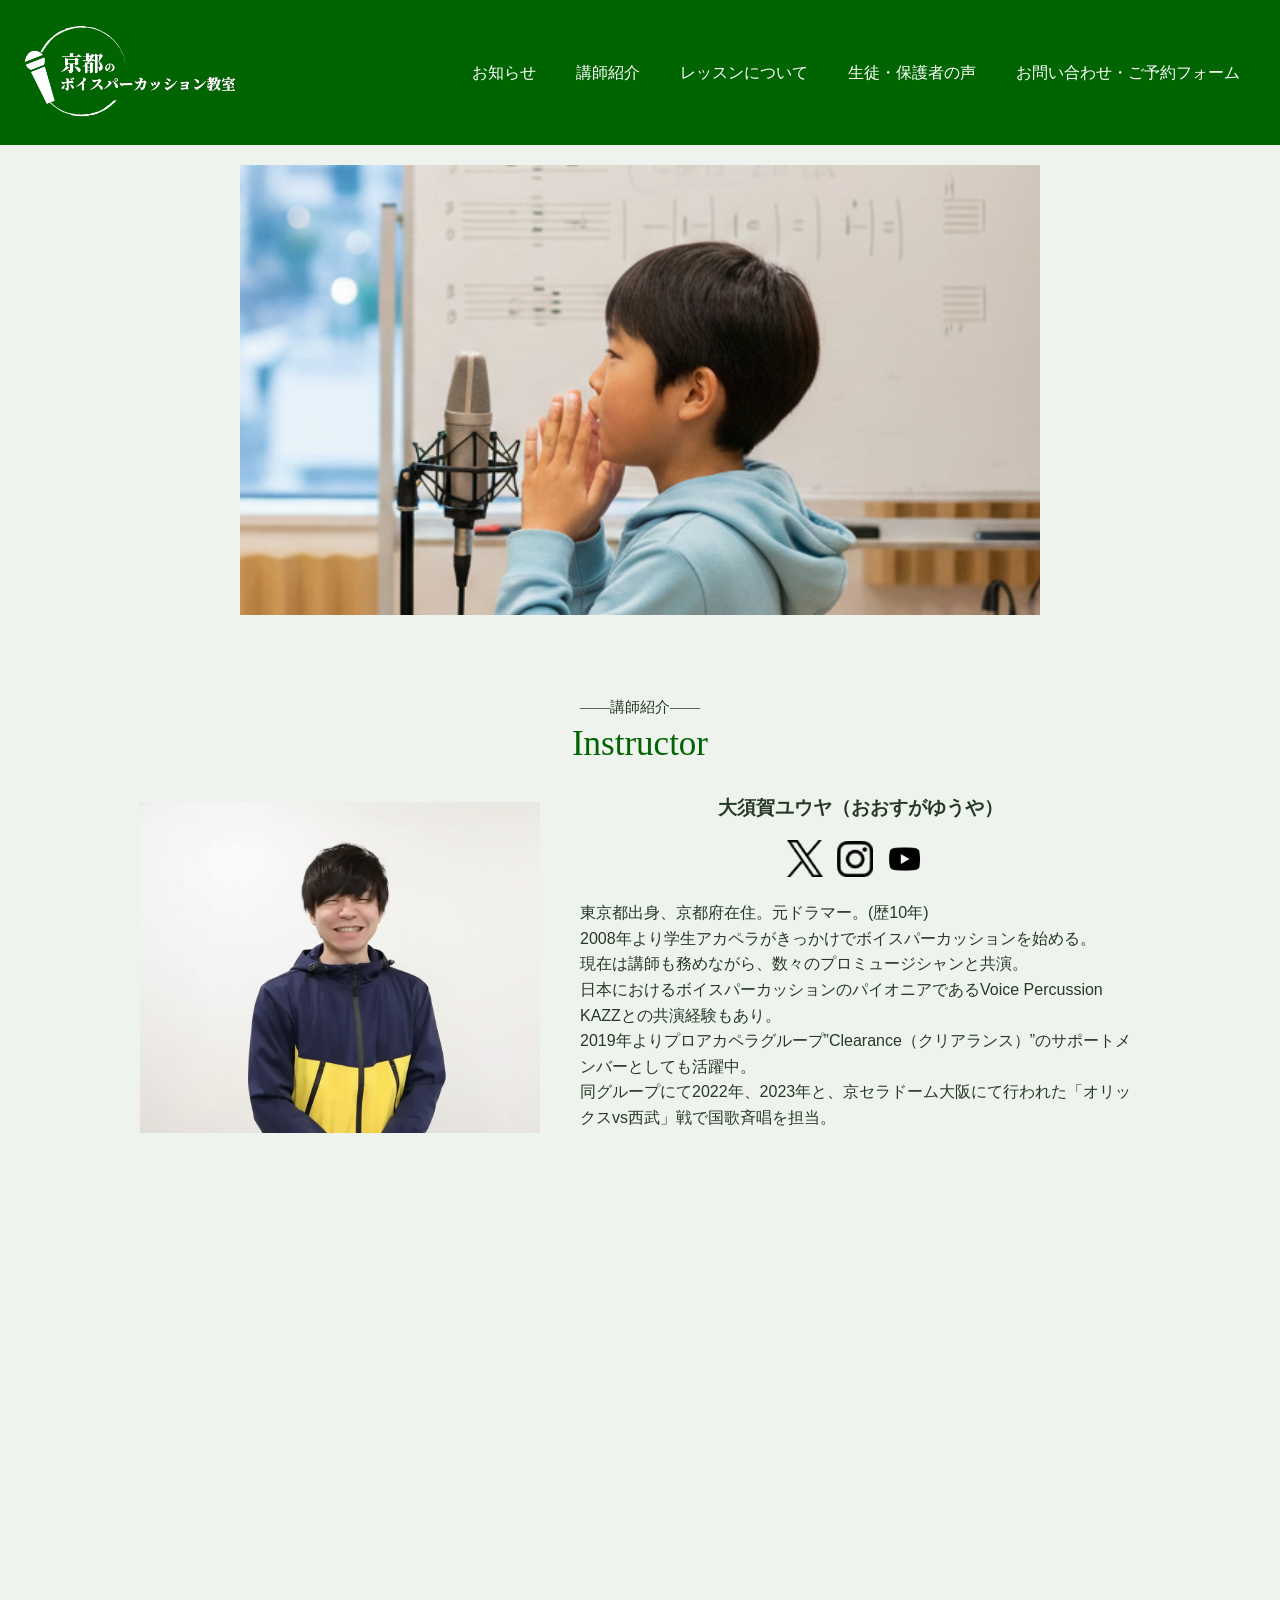
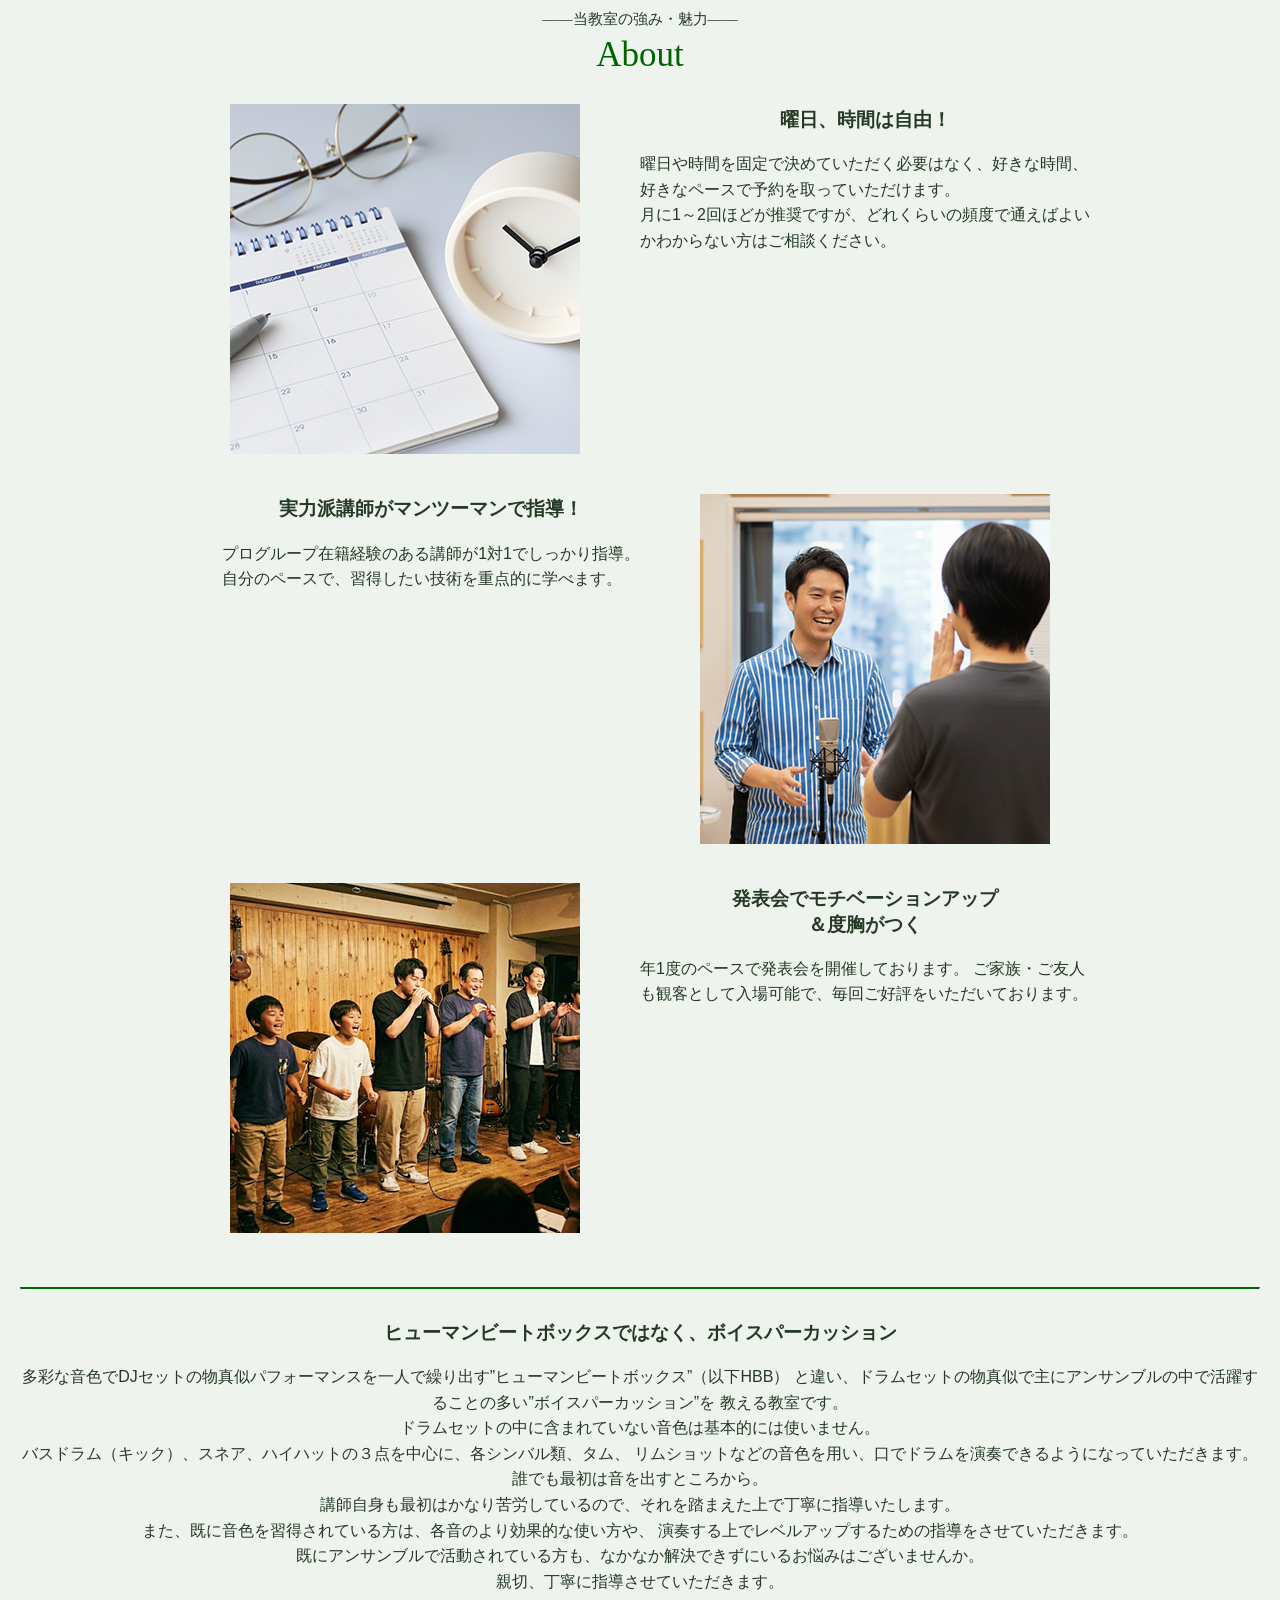
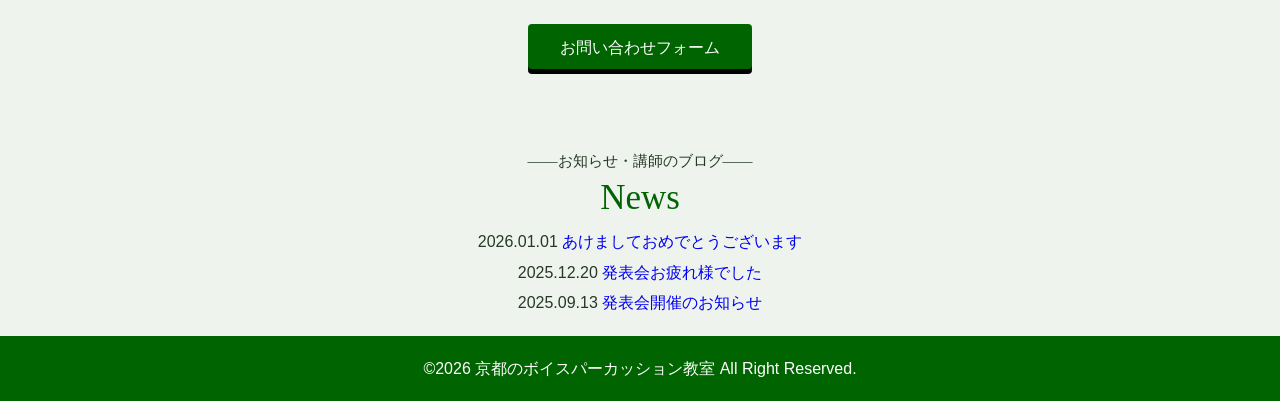
==== index.html @ 1735c779 "Add files via upload" ====
<!DOCTYPE html>
<html lang="ja">
<head>
	<meta charset="UTF-8">
	<meta name="viewport" content="width=device-width, initial-scale=1.0">
    <title>京都のボイスパーカッション教室〜Let'sボイパ習得・強化！〜</title>
<link rel="stylesheet" href="style.css">
</head>
<body>
  <header class="header">
  <h1 class="logo">
    <a href="index.html">
      <img src="images/rogo_siro.png" alt="京都のボイスパーカッション教室">
    </a>
  </h1>

  <!-- ハンバーガーメニュー用チェックボックス -->
  <input type="checkbox" id="menu-toggle" class="menu-toggle">
  <label for="menu-toggle" class="hamburger">
    <span></span>
    <span></span>
    <span></span>
  </label>

  <!-- メニュー -->
  <nav class="nav">
    <ul>
      <li><a href="index.html#news">お知らせ</a></li>
      <li><a href="index.html#koushi">講師紹介</a></li>
      <li><a href="lesson.html#lesson">レッスンについて</a></li>
      <li><a href="lesson.html#voice">生徒・保護者の声</a></li>
      <li><a href="https://forms.gle/mVoyhGHMFxMsNzQU7" target="_blank" rel="noopener noreferrer">
      お問い合わせ・ご予約フォーム
    </a></li>
    </ul>
  </nav>
</header>

<div class="slideshow">
  <img src="images/10sai.png" class="slide active">
  <img src="images/20sai.png" class="slide">
  <img src="images/concert.png" class="slide">
</div>
<script src="slider.js"></script>

<div id="koushi">
<div class="J-midashi">——講師紹介——</div>
<div class="E-midashi">Instructor</div>

<div class="koushi-wrap">

    <!-- 写真 -->
    <div class="koushi-photo">
  <img src="images/osuga.png" alt="講師写真" class="responsive-img">
    </div>

<!-- 右側 -->
    <div class="koushi-info">
      <h3>大須賀ユウヤ（おおすがゆうや）</h3>

  <div class="sns">
    <a href="#"><img src="images/xxx.png" alt="エックス"></a>

    <a href="#"><img src="images/instagram.png" alt="instagram"></a>

    <a href="#"><img src="images/youtube.png" alt="youtube"></a>
    </div>
<!-- 文章 -->
<p>東京都出身、京都府在住。元ドラマー。(歴10年)<br>
2008年より学生アカペラがきっかけでボイスパーカッションを始める。<br>
現在は講師も務めながら、数々のプロミュージシャンと共演。<br>
日本におけるボイスパーカッションのパイオニアであるVoice Percussion KAZZとの共演経験もあり。<br>
2019年よりプロアカペラグループ”Clearance（クリアランス）”のサポートメンバーとしても活躍中。<br>
同グループにて2022年、2023年と、京セラドーム大阪にて行われた「オリックスvs西武」戦で国歌斉唱を担当。
</p>
</div>
</div>
</div>

<div class="youtube">
  <iframe width="560" height="315" src="https://www.youtube.com/embed/JqOzKcnL6I4?si=VVIhQNWOlribaIGG" title="YouTube video player" frameborder="0" allow="accelerometer; autoplay; clipboard-write; encrypted-media; gyroscope; picture-in-picture; web-share" referrerpolicy="strict-origin-when-cross-origin" allowfullscreen></iframe>
</div>

<div id="charm">
<div class="J-midashi">——当教室の強み・魅力——</div>
<div class="E-midashi">About</div>
  
<ul class="example">
	<li>
		<figure><img src="images/time_seihoukei.png" alt=""></figure>
		<div class="txt">
			<h3>曜日、時間は自由！</h3>
			<p>曜日や時間を固定で決めていただく必要はなく、好きな時間、好きなペースで予約を取っていただけます。<br>
        月に1～2回ほどが推奨ですが、どれくらいの頻度で通えばよいかわからない方はご相談ください。</p>
		</div>
	</li>
	<li>
		<figure><img src="images/20sai_seihoukei.png" alt=""></figure>
		<div class="txt">
			<h3>実力派講師がマンツーマンで指導！</h3>
			<p>プログループ在籍経験のある講師が1対1でしっかり指導。<br>
        自分のペースで、習得したい技術を重点的に学べます。
</p>
		</div>
	</li>

	<li>
		<figure><img src="images/concert_seihoukei.png" alt=""></figure>
		<div class="txt">
			<h3>発表会でモチベーションアップ<br>＆度胸がつく</h3>
			<p>年1度のペースで発表会を開催しております。
        ご家族・ご友人も観客として入場可能で、毎回ご好評をいただいております。
</p>
		</div>
	</li>
</ul>

<hr>

<div id="introduction">
<h3>ヒューマンビートボックスではなく、ボイスパーカッション</h3>
多彩な音色でDJセットの物真似パフォーマンスを一人で繰り出す”ヒューマンビートボックス”（以下HBB）
と違い、ドラムセットの物真似で主にアンサンブルの中で活躍することの多い”ボイスパーカッション”を
教える教室です。<br>
ドラムセットの中に含まれていない音色は基本的には使いません。<br>
バスドラム（キック）、スネア、ハイハットの３点を中心に、各シンバル類、タム、
リムショットなどの音色を用い、口でドラムを演奏できるようになっていただきます。<br>
誰でも最初は音を出すところから。<br>
講師自身も最初はかなり苦労しているので、それを踏まえた上で丁寧に指導いたします。<br>
また、既に音色を習得されている方は、各音のより効果的な使い方や、
演奏する上でレベルアップするための指導をさせていただきます。<br>
既にアンサンブルで活動されている方も、なかなか解決できずにいるお悩みはございませんか。<br>
親切、丁寧に指導させていただきます。

<div style="text-align: center;margin: 30px 0;">
  <a href="https://forms.gle/mVoyhGHMFxMsNzQU7" target="_blank" rel="noopener noreferrer"
  style="background: #006400; color: #ffffff; 
  box-shadow: 0 5px 0 #000000; border-radius: 0.25em;
  padding: 1em 2em 0.8em; line-height:1; display: 
  inline-block;">お問い合わせフォーム</a></div>
</div>
</div>

<div id="news">
  <div class="J-midashi">——お知らせ・講師のブログ——</div>
  <div class="E-midashi">News</div>
  <div class="news">
  <p>2026.01.01 <a href="#">あけましておめでとうございます</a></p>
  <p>2025.12.20 <a href="#">発表会お疲れ様でした</a></p>
  <p>2025.09.13 <a href="#">発表会開催のお知らせ</a></p>
</div>
</div>

<footer class="footer">
&copy;2026 京都のボイスパーカッション教室 All Right Reserved.
</footer>

</body>

</html>
---- style.css ----
.footer {
	padding: 20px;
	margin-top: 20px;
	background:#006400;
	color:#ffffff;
}
body {
  background-color: #EEF3EE;
  font-size: 16px;
  line-height: 160%;
  margin: 0;
  font-family: sans-serif;
  text-align: center;
  padding: 0 20px;
  color: #263925;
}

.E-midashi {
  color: #006400;
  font-family:'Noto Sans JP Black',serif;
  font-size: 35px;
  margin: 0 0 20px 0;
  text-align: center;
}
.E-midashi-question{
  color: #006400;
  font-family:'Noto Sans JP Black',serif;
  font-size: 35px;
  margin: 0 0 40px 0;
  text-align: center;
}

.J-midashi{
  color: #263925;
  font-family:'Noto Sans JP Black',serif;
  font-size: 15px;
  margin: 80px 0 10px 0;
  text-align: center;
}
.J-midashi-lesson{
  color: #263925;
  font-family:'Noto Sans JP Black',serif;
  font-size: 15px;
  margin: 20px 0 0 0;
  text-align: center;
}

.header {
  display: flex;
  align-items: center;
  justify-content: space-between;
  color: #fff;
  padding: 10px 20px;
}

/* メニュー */
.nav ul {
  list-style: none;
  margin: 100;
  padding: 0;
  display: flex;
}

.nav li a {
  color: #fff;
  font-family:'Noto Sans JP Black',serif;
  padding: 16px 20px; /* ← 余白も一緒に調整 */
  font-size: 16px;    /* ← これを追加 */
  line-height:60px;
}

/* ハンバーガー */
.menu-toggle {
  display: none;
}

.hamburger {
  display: none;
  flex-direction: column;
  cursor: pointer;
}

.hamburger span {
  width: 25px;
  height: 3px;
  background: #fff;
  margin: 4px 0;
}

/* ===== スマホ表示 ===== */
@media screen and (max-width: 768px) {
  .hamburger {
    display: flex;
  }

  .nav {
    position: absolute;
    top: 60px;
    left: 0;
    width: 100%;
    background: #006400;
    display: none;
    text-align: center;
  }

  .nav ul {
    flex-direction: column;
  }

  .nav li a {
    border-top: 1px solid #263925;
  }

  /* チェックONで表示 */
  .menu-toggle:checked + .hamburger + .nav {
    display: block;
  }
}

/* ===== PC表示 ===== */
@media screen and (min-width: 769px) {
  .nav {
    display: block;
  }
}
.hamburger {
  z-index: 1000;
  position: relative;
}
.youtube {
  position: relative;
  width: 100%;
  padding-top: 56.25%; /* 16:9 */
}
.youtube iframe {
  position: absolute;
  top: 0;
  left: 0;
  width: 100%;
  height: 100%;
}
.muryo {
  position: relative;
  margin: 1.5em 0 1.5em 0;
  padding: 20px 10px;
  min-width: 120px;
  max-width: 100%;
  color: #fff;
  text-align: center;
  background-color:  #d5adb6;
}
.course60 {
  position: relative;
  margin: 1.5em 0 1.5em 0;
  padding: 20px 10px;
  min-width: 120px;
  max-width: 100%;
  color: #fff;
  text-align: center;
  background-color:  #77b2a8;
}
.course90 {
  position: relative;
  margin: 1.5em 0 1.5em 0;
  padding: 20px 10px;
  min-width: 120px;
  max-width: 100%;
  color: #fff;
  text-align: center;
  background-color:  #7a77b2;
}
.field {
display: flex;
}
.responsive-img {
  width: 100%;
  height: auto;
  display: block;
  max-width: 800px;
  margin: 25px auto;
}
.center {
  text-align: center;
}
a {
  text-decoration: none;
}
form {
  width: 100%;
  max-width: 500px;
  margin: 0 auto;
}

input, textarea {
  width: 100%;
  padding: 10px;
  margin-bottom: 15px;
  font-size: 16px;
}
.map-wrap {
  position: relative;
  width: 100%;
  padding-top: 75%; /* 高さ比率（4:3 → 75%） */
}
.details {
  transition: .3s;
  overflow: hidden;
  margin-top: -10px;
  padding-bottom: 20px;
}

.details:last-of-type {
  margin-bottom: 0;
}
.details[open] {
	margin-top: 0;
	padding-bottom: 10px;
} 

.form-area {
  padding: 20px;
}

.form-area h2 {
  text-align: center;
  margin-bottom: 20px;
}

/* フォーム全体 */
form {
  width: 100%;
  max-width: 500px;
  margin: 0 auto;
  background: #ffffff;
  padding: 20px;
  border-radius: 8px;
}

/* ラベル */
form label {
  display: block;
  margin-bottom: 5px;
  font-weight: bold;
}

/* 入力欄 */
input[type="text"],
input[type="email"],
textarea {
  width: 100%;
  padding: 10px;
  margin-bottom: 15px;
  font-size: 16px;
  border-radius: 4px;
  border: 1px solid #ccc;
}

/* ラジオボタン */
.radio-group {
  margin-bottom: 15px;
}

.radio-group label {
  display: block;
  font-weight: normal;
  margin-bottom: 5px;
}

/* 送信ボタン */
input[type="submit"] {
  width: 100%;
  background: #006400;
  color: #fff;
  border: none;
  padding: 12px;
  font-size: 16px;
  border-radius: 4px;
  cursor: pointer;
}

input[type="submit"]:hover {
  opacity: 0.9;
}
.slideshow {
  width: 100%;
  max-width: 800px;
  aspect-ratio: 16 / 9;
  margin: 20px auto;
  overflow: hidden;
}

.slide {
  width: 100%;
  height: 100%;
  object-fit: cover;
  opacity: 1;
  transition: opacity 1s ease;
}

.slide.active {
  opacity: 1;
  z-index: 1;
}

.slide {
  width: 100%;
  height: auto;
  display: none;
}

.slide.active {
  display: block;
}

/* ヘッダー全体 */
.header {
  display: flex;
  align-items: center;
  justify-content: space-between;
  padding: 12px 16px;
  background: #006400;
}

/* ロゴ画像 */
.logo img {
  max-height: 100px;    /* PC */
  width: auto;
}

/* スマホ */
@media screen and (max-width: 480px) {
  .logo img {
    max-height: 100px;
  }
}
@media (max-width: 768px) {
  body {
    text-align: left;
  }
}
.news{
  text-align: center;
  line-height: 90%;
  margin: 25px 0 25px 0;
}

/*生徒の声フキダシ*/
.student {
  position: relative;
  margin: 1.5em 0 1.5em 0;
  padding: 7px 10px;
  min-width: 120px;
  max-width: 100%;
  color: #fff;
  background: #77b2a8;
}
.student p {
  margin: 0;
  padding: 0;
}
/* 家族の声枠線
:root {
  --student-border-color: #31acdc;
  --student-border-width: 2px;
}

.student {
  border: var(--student-border-width) solid var(--student-border-color);
  border-radius: 4px;
}
  */

/* 家族の声フキダシ*/
.family {
  position: relative;
  margin: 1.5em 0 1.5em 0;
  padding: 7px 10px;
  min-width: 120px;
  max-width: 100%;
  color: #fff;
  background: #d5adb6
;
}
.family p {
  margin: 0;
  padding: 0;
}
/* 家族の声枠線
:root {
  --family-border-color: #31acdc;
  --family-border-width: 2px;
}

.family {
  border: var(--family-border-width) solid var(--family-border-color);
  border-radius: 4px;
}
  */

  /* アコーディオンメニュー */
  .details {
  transition: .3s;
  overflow: hidden;
  margin-top: 0px;
  padding-bottom: 20px;
}
.details:last-of-type {
  margin-bottom: 0;
}
}
.details[open] {
	padding-bottom: 10px;
} 
/*項目*/
.details-summary {
	display: block;
	padding: 15px;
    transition: .3s;
	transform: translateY(0);
	background-color: #77b2a8;
	font-size: 16px;
	font-weight: bold;
	color: #fff;
	&:hover {
		cursor: pointer;
	}
}
.details-summary::-webkit-details-marker {
	display: none;
}
.details-content {
  color: #fff;
	padding: 20px;
  margin-top: 5px;
	background-color: #77b2a8;
	border-bottom: 2px solid #77b2a8;
	border-left: 2px solid #77b2a8;
	border-right: 2px solid #77b2a8;
  box-sizing: border-box;
}
.details[open] .details-summary {
	transform: translateY(0);
}

/* aboutの画像、文章の並び */
.example li {
  display: flex;
}

/* PC表示：交互 */
.example li:nth-child(even) {
  flex-direction: row-reverse;
}

/* スマホ表示 */
@media screen and (max-width: 768px) {
  .example li {
    flex-direction: column;
    align-items: center;
    text-align: center;
  }

  /* PC用の交互指定を無効化 */
  .example li:nth-child(even) {
    flex-direction: column;
  }
}
/* about セクションの左右余白調整 */
.example {
  max-width: 900px;
  margin: 0 auto;
  padding: 0;
}

.example li {
  gap: 20px;
}
/* aboutセクションのテキストだけ左揃え */
.example li .txt {
  text-align: left;
}
h3{
  text-align: center;
  color: #263925
}

hr{
  margin: 30px auto;
  border-top: 2px solid #006400; /* 線の太さ3px、色を緑(#006400)に */
}
/* ヘッダー・フッターを画面端まで広げる */
.header, .footer {
  position: relative;
  left: -20px;
  width: calc(100%);
  padding: 0px 20px; /* 内側余白は残す */
  background: #006400;
  color: #fff;
}

.footer{
  padding: 20px;
}
/* スマホ：縦並び（デフォルト） */
.koushi-wrap {
  display: block;
}

/* PCのみ横並び */
@media screen and (min-width: 769px) {
  .koushi-wrap {
    display: flex;
    gap: 30px;
    align-items: flex-start;
    max-width: 900px;
    margin: 0 auto;
  }

  .koushi-photo {
    flex: 0 0 300px;
  }

  .koushi-info {
    flex: 1;
    text-align: left;
  }
}

/* SNSアイコン */
.sns {
  margin-bottom: 15px;
}

.sns img {
  width: 32px;
  margin-right: 10px;
}
/* スマホ：縦並び */
.koushi-wrap {
  display: block;
}

/* PCのみ */
@media screen and (min-width: 769px) {
  .koushi-wrap {
    display: flex;
    gap: 40px;
    align-items: flex-start;
    max-width: 1000px;
    margin: 0 auto;
  }

  .koushi-photo {
    flex: 0 0 400px; /* 写真を大きく */
  }

  .koushi-info {
    flex: 1;
    text-align: left;
  }
}

/* SNS */
.sns {
  text-align: center
}

.sns img {
  width: 36px;
  margin-right: 10px;
  text-align: center;
}
/* PCのみ：YouTubeを横50％・高さも50％ */
@media screen and (min-width: 769px) {
  .youtube {
    width: 50%;
    padding-top: 28.125%; /* 56.25% × 0.5 */
    margin: 20px auto;
  }
}
/* 生徒・家族の声 */
.talk-box {
    display: flex;
    align-items: center;      /* 上揃え → 中央揃え */
    justify-content: center;  /* 横方向も中央寄せ */
    gap: 20px;
    margin: 2em 0;
}

/* 左右指定は不要なので削除or無効化 */
.talk-box.left { flex-direction: row; }
.talk-box.right { flex-direction: row-reverse; }

/* アイコン */
.talk-box .icon {
    width: 64px;
    height: 64px;
    flex-shrink: 0;
}

.talk-box .icon img {
    width: 100%;
    height: 100%;
    border-radius: 50%;
    object-fit: cover;
}

/* フキダシ */
.talk-box .talk-content {
    max-width: 75%;
}

.talk-box .bubble {
    padding: 1.5em 1em;
    border-radius: 10px;
    position: relative;
    font-size: 16px;
    line-height: 1.6;
}
/* 左右別の背景色 */
.talk-box.left .bubble {
    background-color: #77b2a8;  /* 生徒：緑系 */
    color: #fff;               /* 文字色を白に */
}

.talk-box.right .bubble {
    background-color: #d5adb6;  /* 家族：ピンク系 */
    color: #fff;                /* 文字色を白に */
}
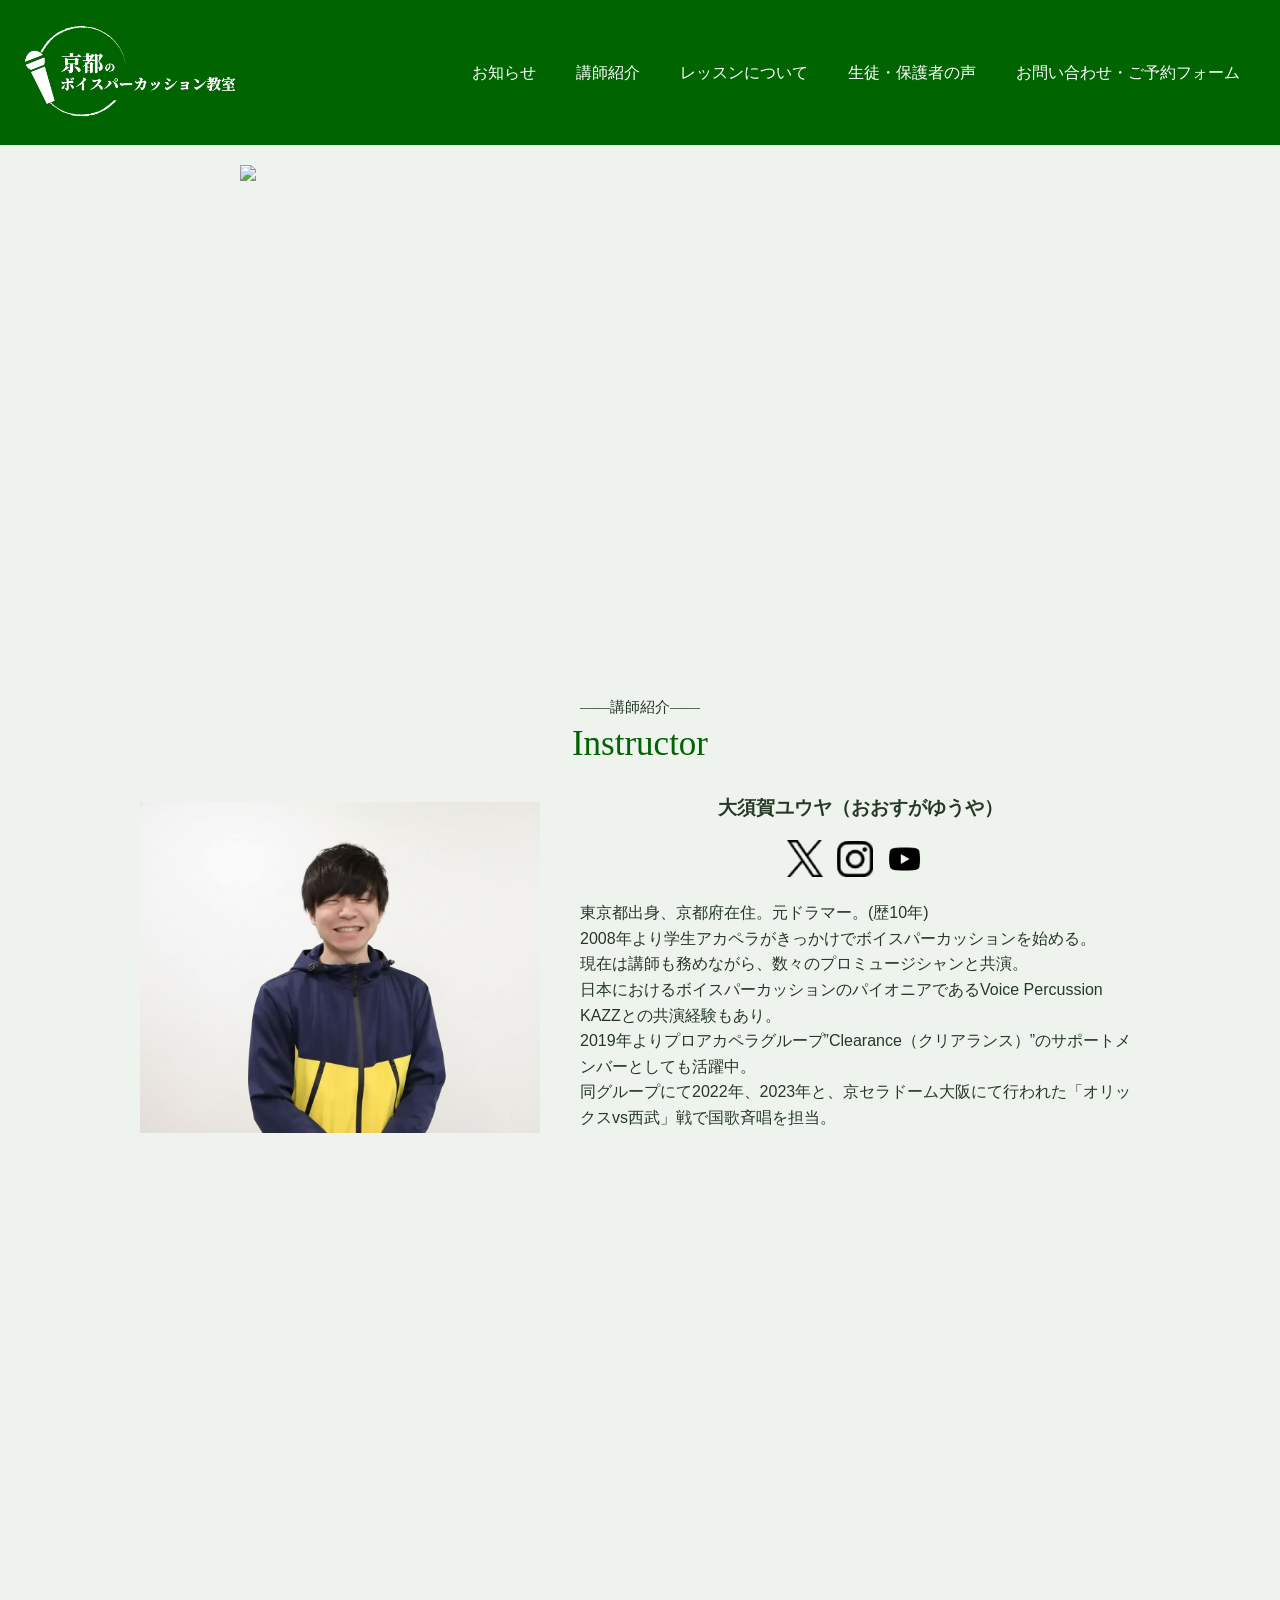
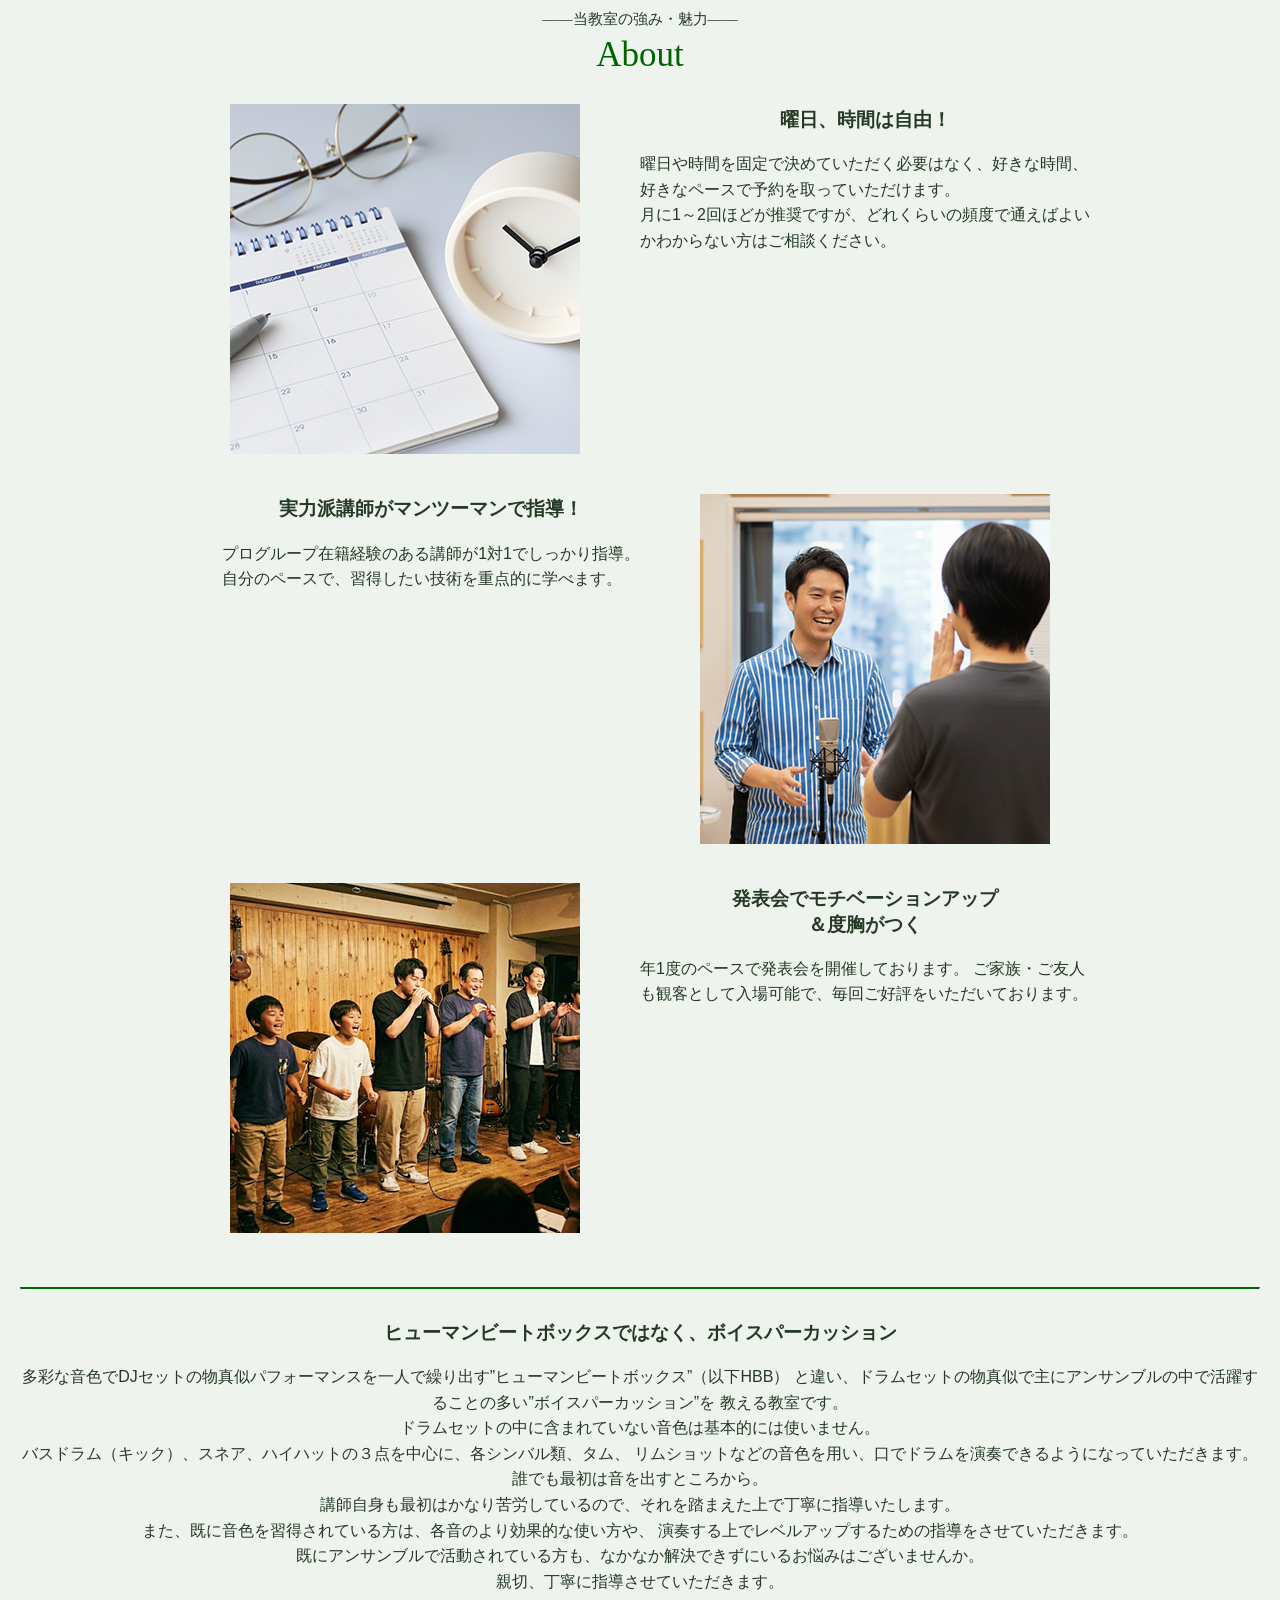
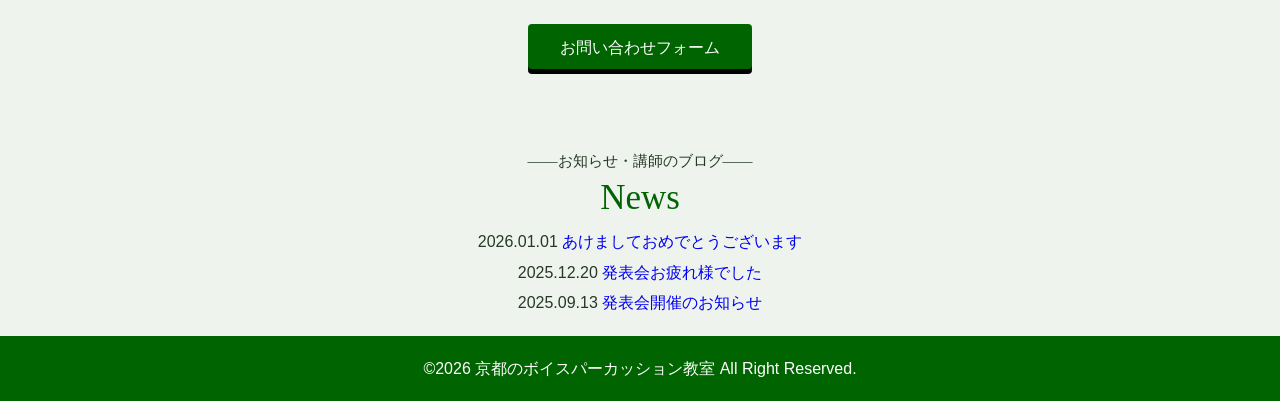
==== commit 8cf5c604: "Update index.html" ====
--- a/index.html
+++ b/index.html
@@ -37,9 +37,7 @@
 </header>
 
 <div class="slideshow">
-  <img src="images/10sai.png" class="slide active">
-  <img src="images/20sai.png" class="slide">
-  <img src="images/concert.png" class="slide">
+  <img src="images/top_1_PC.png" class="slide active">
 </div>
 <script src="slider.js"></script>
 
@@ -157,4 +155,4 @@
 
 </body>
 
-</html>+</html>
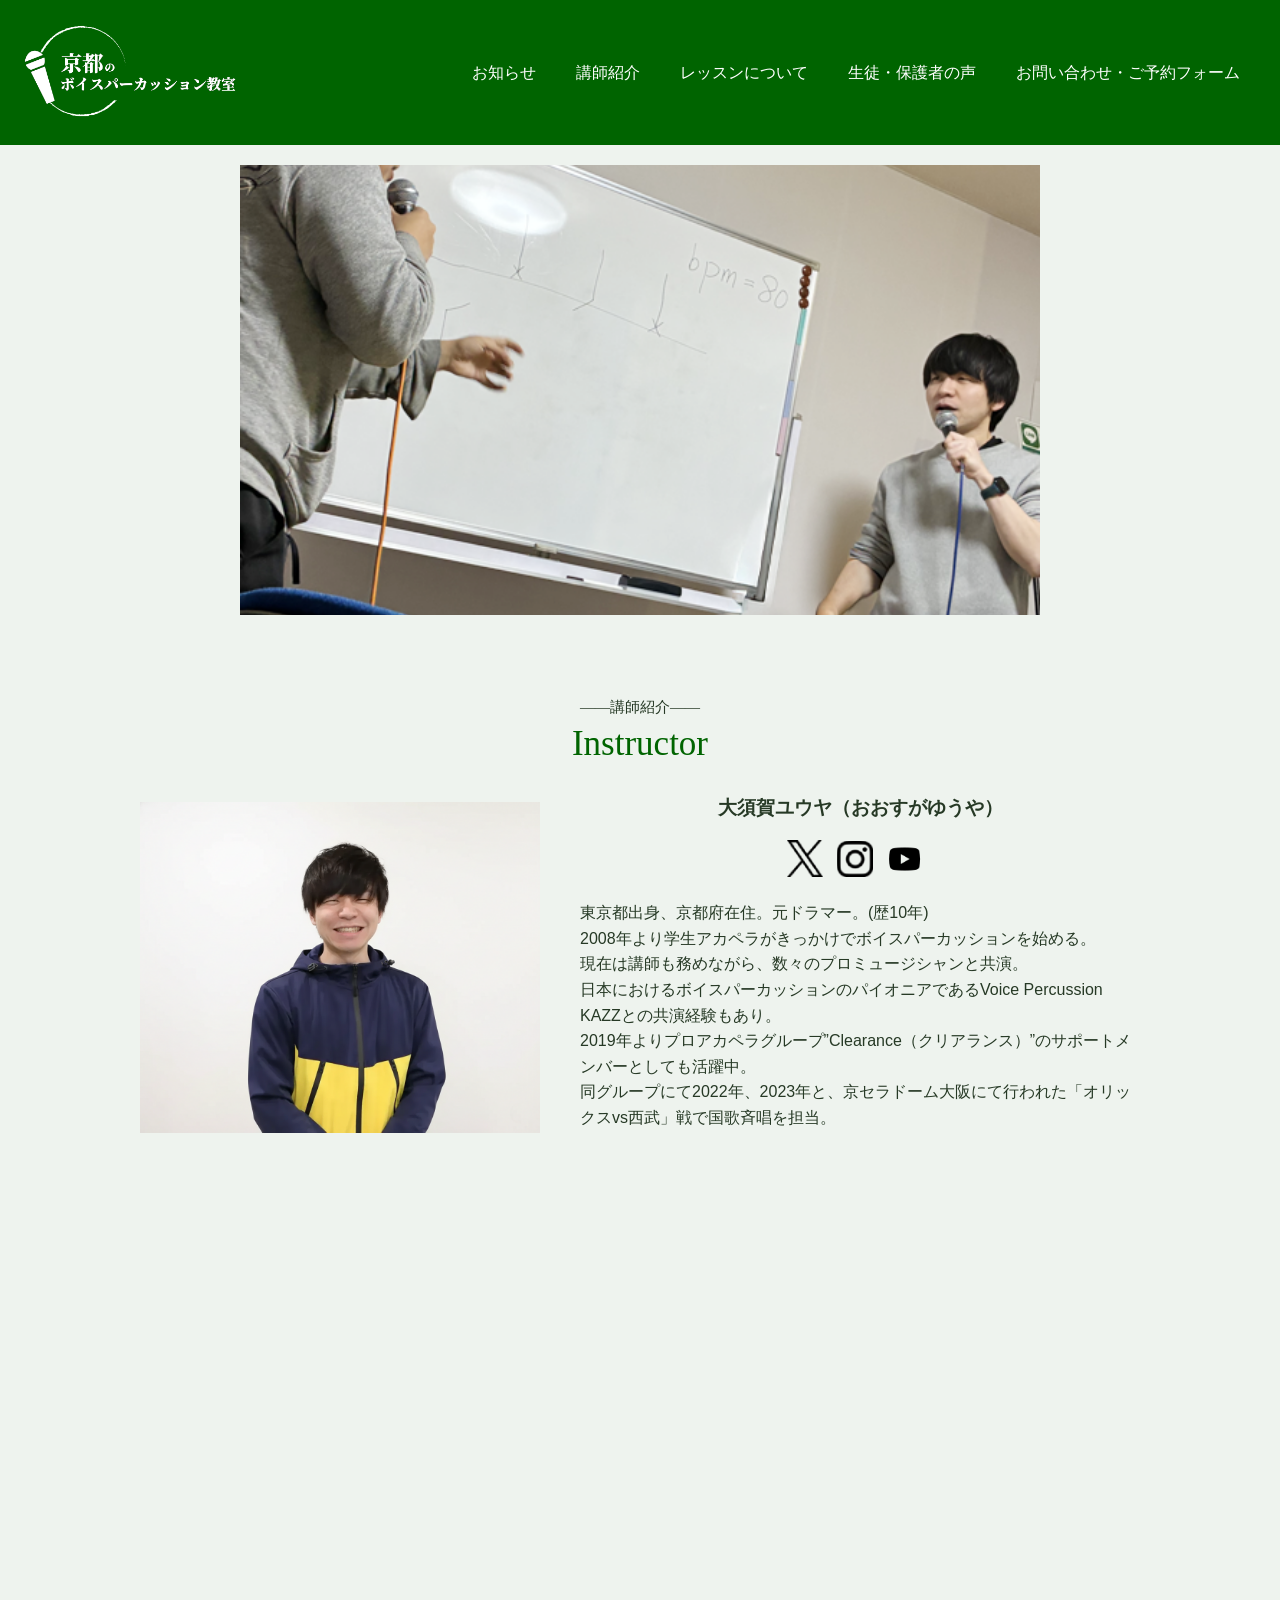
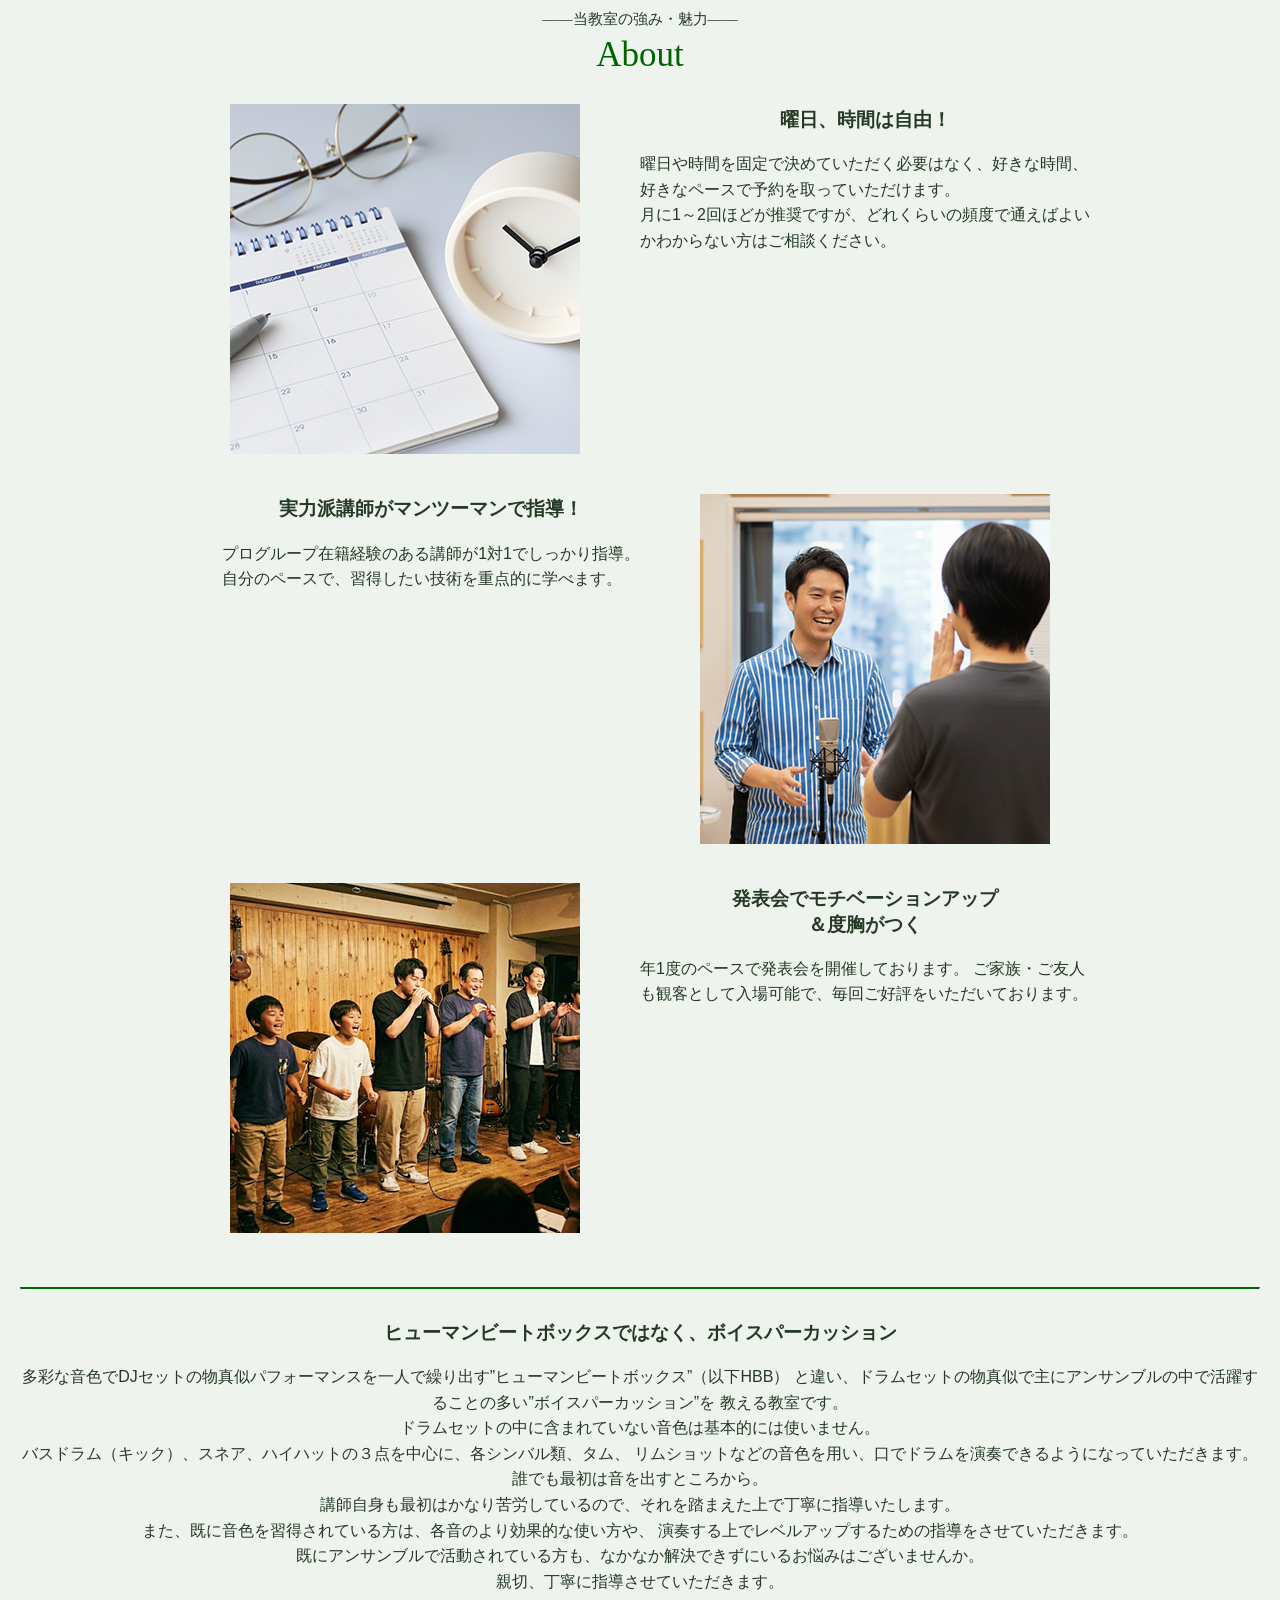
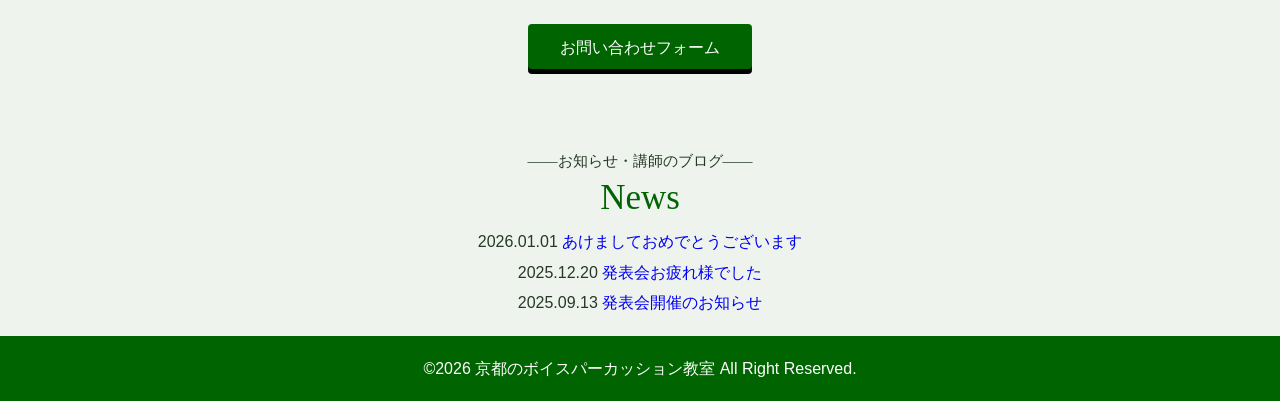
==== commit fe0df6e0: "Update index.html" ====
--- a/index.html
+++ b/index.html
@@ -37,7 +37,7 @@
 </header>
 
 <div class="slideshow">
-  <img src="images/top_1_PC.png" class="slide active">
+  <img src="images/top_1_sp.png" class="slide active">
 </div>
 <script src="slider.js"></script>
 
--- a/style.css
+++ b/style.css
@@ -288,6 +288,11 @@
   margin: 20px auto;
   overflow: hidden;
 }
+@media screen and (max-width: 768px) {
+  .slideshow {
+    aspect-ratio: 9 / 16;
+  }
+}
 
 .slide {
   width: 100%;
@@ -300,12 +305,6 @@
 .slide.active {
   opacity: 1;
   z-index: 1;
-}
-
-.slide {
-  width: 100%;
-  height: auto;
-  display: none;
 }
 
 .slide.active {
